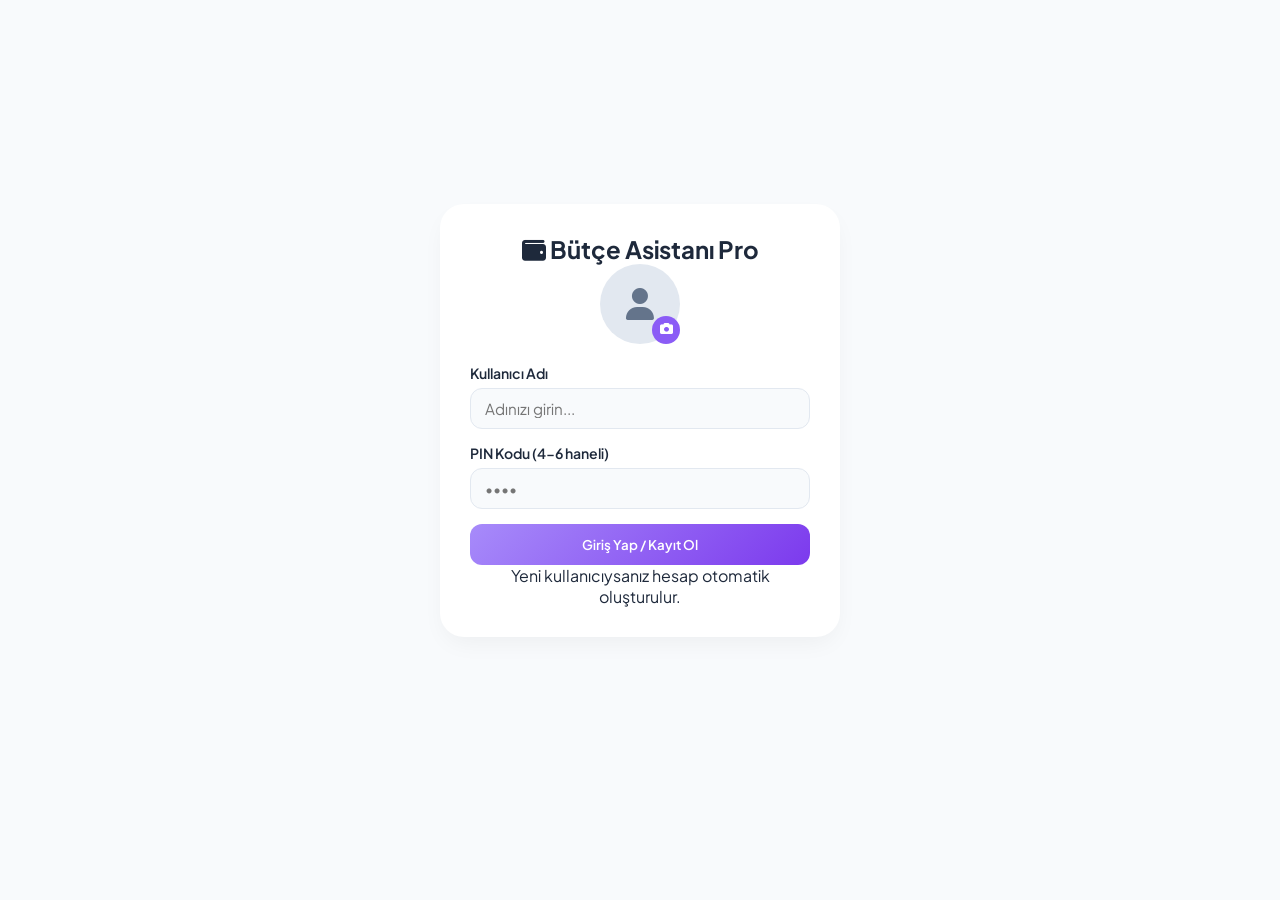
==== www/index.html @ cd67b5f7 "Add files via upload" ====
<!DOCTYPE html>
<html lang="tr" data-theme="light" data-accent="lavender">
<head>
  <meta charset="UTF-8">
  <meta name="viewport" content="width=device-width, initial-scale=1.0">
  <meta name="theme-color" content="#8b5cf6">
  <title>Bütçe Asistanı Pro</title>
  
  <!-- UYGULAMA İKONU (SVG Gömülü) -->
  <link rel="icon" href="data:image/svg+xml;utf8,<svg xmlns='http://www.w3.org/2000/svg' viewBox='0 0 100 100'><rect width='100' height='100' rx='20' fill='%238b5cf6'/><path d='M30 40h40v30a10 10 0 01-10 10H40a10 10 0 01-10-10V40z' fill='white'/><path d='M30 30h40a5 5 0 015 5v5H25v-5a5 5 0 015-5z' fill='%23a78bfa'/><circle cx='65' cy='55' r='5' fill='%238b5cf6'/></svg>">
  
  <link href="https://fonts.googleapis.com/css2?family=Plus+Jakarta+Sans:wght@400;500;600;700&display=swap" rel="stylesheet">
  <link rel="stylesheet" href="https://cdnjs.cloudflare.com/ajax/libs/font-awesome/6.4.0/css/all.min.css">
  <link rel="stylesheet" href="css/main.css">
</head>
<body>

<!-- GİRİŞ EKRANI -->
<div id="auth-screen">
  <div class="auth-card">
    <h2><i class="fa-solid fa-wallet"></i> Bütçe Asistanı Pro</h2>
    <div class="avatar-uploader">
      <div class="avatar-preview" id="avatar-preview"><i class="fa-solid fa-user"></i></div>
      <label class="avatar-edit-label" for="avatar-file"><i class="fa-solid fa-camera"></i></label>
      <input type="file" id="avatar-file" accept="image/*" hidden>
    </div>
    <form id="login-form">
      <div class="form-group">
        <label>Kullanıcı Adı</label>
        <input type="text" id="username-input" class="form-control" placeholder="Adınızı girin..." required>
      </div>
      <div class="form-group">
        <label>PIN Kodu (4-6 haneli)</label>
        <input type="password" id="pin-input" class="form-control" placeholder="••••" inputmode="numeric" maxlength="6" required>
      </div>
      <div class="form-group" id="pin-confirm-group" style="display:none;">
        <label>PIN Tekrar</label>
        <input type="password" id="pin-confirm" class="form-control" placeholder="••••" inputmode="numeric" maxlength="6">
      </div>
      <button type="submit" class="btn" id="auth-submit-btn">Giriş Yap / Kayıt Ol</button>
      <p class="auth-hint" id="auth-hint">Yeni kullanıcıysanız hesap otomatik oluşturulur.</p>
    </form>
  </div>
</div>

<!-- ANA UYGULAMA -->
<div id="app-screen" style="display:none;">
  <header class="app-header">
    <div class="user-info">
      <div class="user-avatar" id="user-avatar"><i class="fa-solid fa-user"></i></div>
      <div>
        <h4 id="display-username">Kullanıcı</h4>
        <span class="user-sub">Aktif Hesap</span>
      </div>
    </div>
    <div class="settings-bar">
      <button class="icon-btn" data-action="open-settings" title="Ayarlar"><i class="fa-solid fa-gear"></i></button>
      <button class="icon-btn" data-action="toggle-theme" title="Tema"><i class="fa-solid fa-moon" id="theme-icon"></i></button>
      <button class="icon-btn" data-action="export-json" title="Yedekle"><i class="fa-solid fa-download"></i></button>
      <button class="icon-btn" data-action="logout" title="Çıkış"><i class="fa-solid fa-right-from-bracket"></i></button>
    </div>
  </header>

  <div id="alert-banner" class="alert-banner" style="display:none;"></div>

  <div class="period-selector">
    <button class="icon-btn" id="prev-month"><i class="fa-solid fa-chevron-left"></i></button>
    <input type="month" id="active-period" class="form-control">
    <button class="icon-btn" id="next-month"><i class="fa-solid fa-chevron-right"></i></button>
  </div>

  <div class="dashboard-grid">
    <div class="dash-card"><h4>Toplam Gelir</h4><div class="amount income" id="total-income">0,00 ₺</div></div>
    <div class="dash-card"><h4>Toplam Gider</h4><div class="amount expense" id="total-expense">0,00 ₺</div></div>
    <div class="dash-card"><h4>Net Durum</h4><div class="amount balance" id="net-balance">0,00 ₺</div></div>
  </div>

  <div class="content-grid">
    <div class="card">
      <h3><i class="fa-solid fa-circle-plus"></i> Yeni İşlem</h3>
      <form id="transaction-form">
        <div class="form-group">
          <label>İşlem Türü</label>
          <select id="tx-type" class="form-control">
            <option value="income">Gelir</option>
            <option value="expense" selected>Gider</option>
          </select>
        </div>
        <div class="form-group">
          <label>Kategori / Açıklama</label>
          <input type="text" id="tx-title" class="form-control" placeholder="Örn: Ev Kirası, Maaş..." required>
        </div>
        <div class="form-group">
          <label>Tutar</label>
          <input type="number" step="0.01" id="tx-amount" class="form-control" placeholder="0.00" required>
        </div>
        <div class="form-group">
          <label>Son Ödeme Tarihi</label>
          <input type="date" id="tx-date" class="form-control" required>
        </div>
        <div class="form-group checkbox-row">
          <label><input type="checkbox" id="tx-paid"> Ödendi</label>
        </div>
        <button type="submit" class="btn">Kaydet</button>
      </form>
    </div>

    <div class="card">
      <h3><i class="fa-solid fa-list-check"></i> İşlemler</h3>
      <div id="transaction-list" class="transaction-list"></div>
    </div>
  </div>
</div>

<!-- AYARLAR MODALI -->
<div class="modal" id="settings-modal">
  <div class="modal-content">
    <h3>Ayarlar</h3>
    <div class="settings-section">
      <h4>Renk Paleti</h4>
      <div class="theme-options">
        <div class="theme-circle" style="background:#8b5cf6" data-accent="lavender"></div>
        <div class="theme-circle" style="background:#10b981" data-accent="mint"></div>
        <div class="theme-circle" style="background:#f97316" data-accent="peach"></div>
      </div>
    </div>
    <div class="settings-section">
      <h4>Alarm Ayarları</h4>
      <button class="btn btn-secondary" id="btn-test-alarm" style="margin-bottom:8px;"><i class="fa-solid fa-bell"></i> Sesli Alarmı Test Et</button>
    </div>
    <!-- AYARLAR KAPATMA BUTONU -->
    <button class="btn btn-secondary" data-close-modal>Ayarları Kapat</button>
  </div>
</div>

<!-- GÖRÜNTÜLÜ ALARM MODALI -->
<div class="modal alarm-modal" id="alarm-modal">
  <div class="modal-content alarm-content">
    <div class="alarm-pulse"><i class="fa-solid fa-bell"></i></div>
    <h2>Ödeme Hatırlatması!</h2>
    <div id="alarm-body"></div>
    <button class="btn" id="alarm-ack">Tamam, Anladım</button>
  </div>
</div>

<div id="toast-container"></div>

<!-- SES DOSYASI (Base64 Gömülü - Android İçin En Garantili Yöntem) -->
<audio id="alarm-sound" src="[data-uri]" preload="auto"></audio>

<script src="js/app.js"></script>
</body>
</html>
---- www/css/main.css ----
:root {
  --bg-primary:#f8fafc; --bg-secondary:#fff; --text-main:#1e293b; --text-muted:#64748b;
  --border-color:#e2e8f0; --accent:#8b5cf6; --accent-gradient:linear-gradient(135deg,#a78bfa,#7c3aed);
  --card-shadow:0 10px 25px -5px rgba(0,0,0,.05);
}
[data-theme="dark"] {
  --bg-primary:#0f172a; --bg-secondary:#1e293b; --text-main:#f8fafc; --text-muted:#94a3b8;
  --border-color:#334155; --card-shadow:0 10px 25px -5px rgba(0,0,0,.3);
}
[data-accent="mint"] { --accent:#10b981; --accent-gradient:linear-gradient(135deg,#34d399,#059669); }
[data-accent="peach"] { --accent:#f97316; --accent-gradient:linear-gradient(135deg,#fb923c,#ea580c); }

* { box-sizing:border-box; margin:0; padding:0; font-family:'Plus Jakarta Sans',sans-serif; }
body { background:var(--bg-primary); color:var(--text-main); min-height:100vh; padding:15px; transition:.3s; }
#app-screen { max-width:1000px; margin:0 auto; display:none; }

/* Auth */
#auth-screen { display:flex; align-items:center; justify-content:center; min-height:90vh; }
.auth-card { background:var(--bg-secondary); padding:30px; border-radius:24px; width:100%; max-width:400px; text-align:center; box-shadow:var(--card-shadow); }
.avatar-uploader { position:relative; width:80px; height:80px; margin:0 auto 20px; }
.avatar-preview { width:80px; height:80px; border-radius:50%; background:#e2e8f0; display:flex; align-items:center; justify-content:center; font-size:2rem; color:#64748b; overflow:hidden; }
.avatar-preview img { width:100%; height:100%; object-fit:cover; }
.avatar-edit-label { position:absolute; bottom:0; right:0; width:28px; height:28px; border-radius:50%; background:var(--accent); color:#fff; display:flex; align-items:center; justify-content:center; cursor:pointer; font-size:.8rem; }

/* Form */
.form-group { margin-bottom:15px; text-align:left; }
.form-group label { display:block; margin-bottom:6px; font-weight:600; font-size:.88rem; }
.form-control { width:100%; padding:10px 14px; border-radius:12px; border:1px solid var(--border-color); background:var(--bg-primary); color:var(--text-main); font-size:.95rem; }
.btn { width:100%; padding:12px; border-radius:12px; border:none; background:var(--accent-gradient); color:#fff; font-weight:600; cursor:pointer; }
.btn-secondary { background:var(--bg-secondary); color:var(--text-main); border:1px solid var(--border-color); }

/* Header */
.app-header { display:flex; justify-content:space-between; align-items:center; background:var(--bg-secondary); padding:15px 20px; border-radius:20px; box-shadow:var(--card-shadow); margin-bottom:20px; }
.user-info { display:flex; align-items:center; gap:10px; }
.user-avatar { width:40px; height:40px; border-radius:50%; background:var(--accent); color:#fff; display:flex; align-items:center; justify-content:center; overflow:hidden; }
.user-avatar img { width:100%; height:100%; object-fit:cover; }
.settings-bar { display:flex; gap:10px; }
.icon-btn { background:var(--bg-primary); border:1px solid var(--border-color); color:var(--text-main); width:40px; height:40px; border-radius:12px; cursor:pointer; }
.icon-btn:hover { background:var(--accent); color:#fff; }

/* Dashboard */
.period-selector { display:flex; justify-content:center; align-items:center; gap:15px; margin-bottom:20px; }
.dashboard-grid { display:grid; grid-template-columns:repeat(auto-fit,minmax(200px,1fr)); gap:15px; margin-bottom:20px; }
.dash-card { background:var(--bg-secondary); padding:20px; border-radius:20px; box-shadow:var(--card-shadow); border-top:4px solid var(--accent); }
.amount { font-size:1.5rem; font-weight:700; margin-top:5px; }
.income { color:#10b981; } .expense { color:#ef4444; } .balance { color:var(--accent); }

/* Content */
.content-grid { display:grid; grid-template-columns:1fr 1fr; gap:20px; }
@media(max-width:768px) { .content-grid { grid-template-columns:1fr; } }
.card { background:var(--bg-secondary); padding:20px; border-radius:20px; box-shadow:var(--card-shadow); }
.transaction-list { max-height:400px; overflow-y:auto; }
.transaction-item { display:flex; justify-content:space-between; padding:10px; border-bottom:1px solid var(--border-color); }

/* Modal */
.modal { display:none; position:fixed; top:0; left:0; width:100%; height:100%; background:rgba(0,0,0,.5); align-items:center; justify-content:center; z-index:1000; }
.modal.open { display:flex; }
.modal-content { background:var(--bg-secondary); padding:25px; border-radius:20px; width:100%; max-width:400px; }
.alarm-content { text-align:center; }
.alarm-pulse { width:70px; height:70px; border-radius:50%; background:var(--accent); color:#fff; display:flex; align-items:center; justify-content:center; font-size:2rem; margin:0 auto 15px; animation:pulse 1s infinite; }
@keyframes pulse { 0% { transform:scale(1); } 50% { transform:scale(1.1); } 100% { transform:scale(1); } }
.theme-options { display:flex; gap:10px; }
.theme-circle { width:30px; height:30px; border-radius:50%; cursor:pointer; }

#toast-container { position:fixed; bottom:20px; right:20px; z-index:2000; }
.toast { background:var(--bg-secondary); padding:10px 20px; border-radius:10px; margin-top:10px; box-shadow:var(--card-shadow); border-left:4px solid var(--accent); }
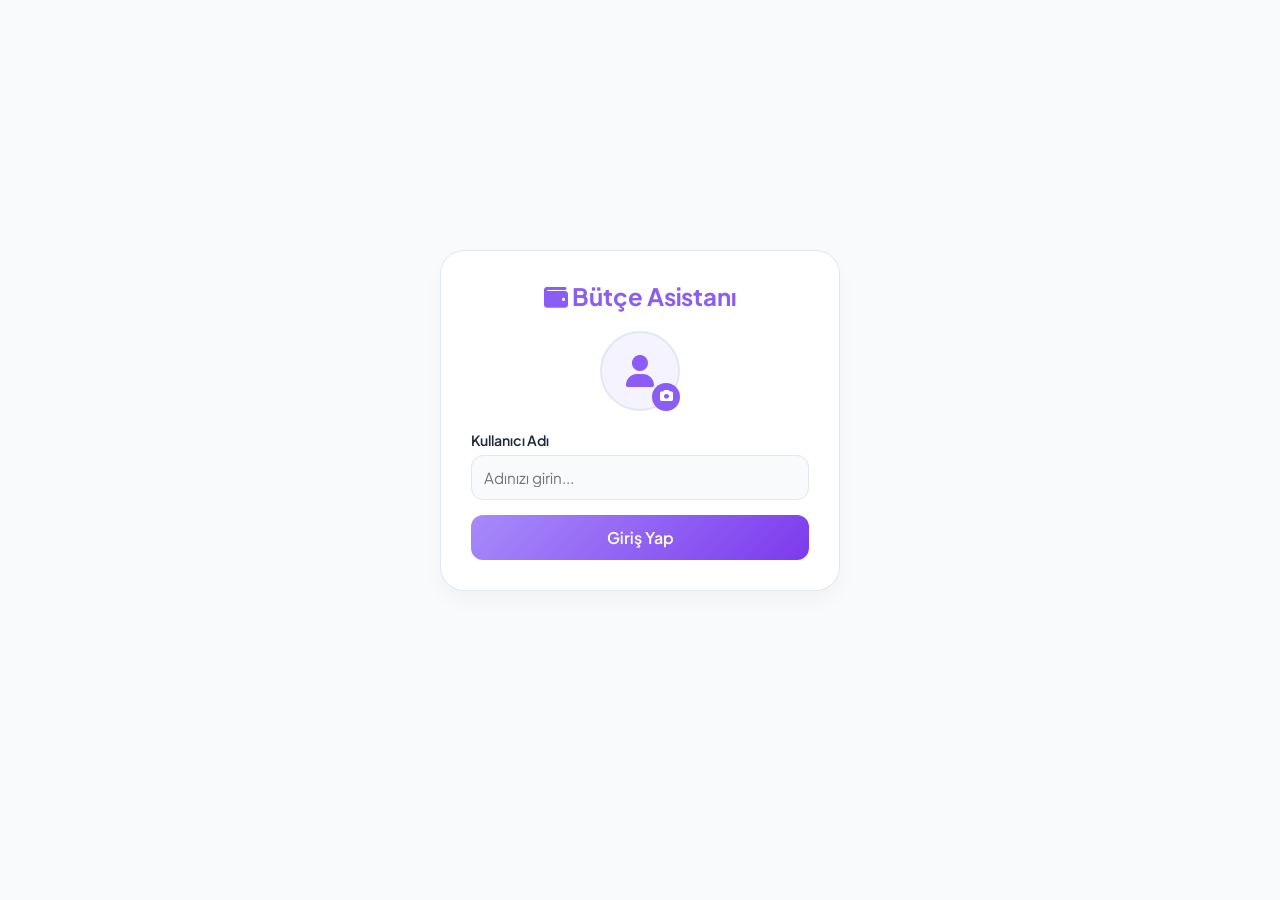
==== commit d7a28635: "Update index.html" ====
--- a/www/index.html
+++ b/www/index.html
@@ -2,23 +2,93 @@
 <html lang="tr" data-theme="light" data-accent="lavender">
 <head>
   <meta charset="UTF-8">
-  <meta name="viewport" content="width=device-width, initial-scale=1.0">
+  <meta name="viewport" content="width=device-width, initial-scale=1.0, maximum-scale=1.0, user-scalable=no">
   <meta name="theme-color" content="#8b5cf6">
   <title>Bütçe Asistanı Pro</title>
   
-  <!-- UYGULAMA İKONU (SVG Gömülü) -->
   <link rel="icon" href="data:image/svg+xml;utf8,<svg xmlns='http://www.w3.org/2000/svg' viewBox='0 0 100 100'><rect width='100' height='100' rx='20' fill='%238b5cf6'/><path d='M30 40h40v30a10 10 0 01-10 10H40a10 10 0 01-10-10V40z' fill='white'/><path d='M30 30h40a5 5 0 015 5v5H25v-5a5 5 0 015-5z' fill='%23a78bfa'/><circle cx='65' cy='55' r='5' fill='%238b5cf6'/></svg>">
   
   <link href="https://fonts.googleapis.com/css2?family=Plus+Jakarta+Sans:wght@400;500;600;700&display=swap" rel="stylesheet">
   <link rel="stylesheet" href="https://cdnjs.cloudflare.com/ajax/libs/font-awesome/6.4.0/css/all.min.css">
-  <link rel="stylesheet" href="css/main.css">
+  
+  <style>
+    :root { --bg-primary:#f8fafc; --bg-secondary:#fff; --text-main:#1e293b; --text-muted:#64748b; --border-color:#e2e8f0; --card-shadow:0 10px 25px -5px rgba(0,0,0,.05); --accent:#8b5cf6; --accent-gradient:linear-gradient(135deg,#a78bfa,#7c3aed); --pastel-bg:#f5f3ff; }
+    [data-theme="dark"] { --bg-primary:#0f172a; --bg-secondary:#1e293b; --text-main:#f8fafc; --text-muted:#94a3b8; --border-color:#334155; --card-shadow:0 10px 25px -5px rgba(0,0,0,.3); --pastel-bg:#1e293b; }
+    [data-accent="mint"] { --accent:#10b981; --accent-gradient:linear-gradient(135deg,#34d399,#059669); --pastel-bg:#ecfdf5; }
+    [data-accent="peach"] { --accent:#f97316; --accent-gradient:linear-gradient(135deg,#fb923c,#ea580c); --pastel-bg:#fff7ed; }
+    
+    * { box-sizing:border-box; margin:0; padding:0; font-family:'Plus Jakarta Sans',sans-serif; -webkit-tap-highlight-color: transparent; }
+    body { background:var(--bg-primary); color:var(--text-main); min-height:100vh; padding:15px; transition:.3s; padding-bottom: 50px; }
+    
+    #auth-screen { display:flex; align-items:center; justify-content:center; min-height:90vh; }
+    .auth-card { background:var(--bg-secondary); padding:30px; border-radius:24px; width:100%; max-width:400px; text-align:center; box-shadow:var(--card-shadow); border: 1px solid var(--border-color); }
+    .avatar-uploader { position:relative; width:80px; height:80px; margin:0 auto 20px; }
+    .avatar-preview { width:80px; height:80px; border-radius:50%; background:var(--pastel-bg); border: 2px solid var(--border-color); display:flex; align-items:center; justify-content:center; font-size:2rem; color:var(--accent); overflow:hidden; }
+    .avatar-preview img { width:100%; height:100%; object-fit:cover; }
+    .avatar-edit-label { position:absolute; bottom:0; right:0; width:28px; height:28px; border-radius:50%; background:var(--accent); color:#fff; display:flex; align-items:center; justify-content:center; cursor:pointer; font-size:.8rem; }
+    
+    .form-group { margin-bottom:15px; text-align:left; }
+    .form-group label { display:block; margin-bottom:6px; font-weight:600; font-size:.88rem; }
+    .form-control { width:100%; padding:12px; border-radius:12px; border:1px solid var(--border-color); background:var(--bg-primary); color:var(--text-main); font-size:.95rem; outline: none; }
+    .form-control:focus { border-color: var(--accent); }
+    .btn { width:100%; padding:12px; border-radius:12px; border:none; background:var(--accent-gradient); color:#fff; font-weight:600; cursor:pointer; font-size: 1rem; }
+    .btn-secondary { background:var(--pastel-bg); color:var(--text-main); border:1px solid var(--border-color); }
+    .icon-btn { background:var(--pastel-bg); border:1px solid var(--border-color); color:var(--text-main); width:40px; height:40px; border-radius:12px; cursor:pointer; display: inline-flex; align-items: center; justify-content: center; font-size: 1rem; }
+    
+    #app-screen { max-width:1000px; margin:0 auto; display:none; }
+    .app-header { display:flex; justify-content:space-between; align-items:center; background:var(--bg-secondary); padding:15px 20px; border-radius:20px; box-shadow:var(--card-shadow); border: 1px solid var(--border-color); margin-bottom:20px; }
+    .user-info { display:flex; align-items:center; gap:10px; }
+    .user-avatar { width:40px; height:40px; border-radius:50%; background:var(--accent-gradient); color:#fff; display:flex; align-items:center; justify-content:center; font-weight: bold; overflow:hidden; }
+    .user-avatar img { width:100%; height:100%; object-fit:cover; }
+    .settings-bar { display:flex; gap:8px; }
+    
+    .period-selector { display:flex; justify-content:center; align-items:center; gap:15px; margin-bottom:20px; background: var(--bg-secondary); padding: 10px; border-radius: 16px; border: 1px solid var(--border-color); }
+    .period-selector input { width: auto; border: none; background: transparent; font-weight: bold; font-size: 1rem; color: var(--text-main); }
+    
+    .dashboard-grid { display:grid; grid-template-columns:repeat(auto-fit,minmax(200px,1fr)); gap:15px; margin-bottom:20px; }
+    .dash-card { background:var(--bg-secondary); padding:20px; border-radius:20px; box-shadow:var(--card-shadow); border: 1px solid var(--border-color); position: relative; overflow: hidden; }
+    .dash-card::before { content: ''; position: absolute; top: 0; left: 0; width: 4px; height: 100%; background: var(--accent-gradient); }
+    .dash-card h4 { font-size: .85rem; color: var(--text-muted); margin-bottom: 5px; }
+    .amount { font-size:1.5rem; font-weight:700; }
+    .income { color:#10b981; } .expense { color:#ef4444; } .balance { color:var(--accent); }
+    
+    .content-grid { display:grid; grid-template-columns:1fr 1fr; gap:20px; }
+    @media(max-width:768px) { .content-grid { grid-template-columns:1fr; } }
+    .card { background:var(--bg-secondary); padding:20px; border-radius:20px; box-shadow:var(--card-shadow); border: 1px solid var(--border-color); margin-bottom: 15px; }
+    .card h3 { margin-bottom: 15px; font-size: 1.1rem; display: flex; align-items: center; gap: 8px; color: var(--text-main); }
+    
+    .transaction-list { max-height:400px; overflow-y:auto; padding-right: 5px; }
+    .transaction-item { display:flex; justify-content:space-between; align-items: center; padding:12px; background: var(--pastel-bg); border-radius:12px; margin-bottom:8px; border: 1px solid var(--border-color); }
+    .transaction-info h5 { font-size: .95rem; margin-bottom: 3px; }
+    .transaction-info p { font-size: .75rem; color: var(--text-muted); }
+    .badge { font-size: .7rem; padding: 3px 8px; border-radius: 6px; font-weight: 600; display: inline-block; margin-top: 4px; }
+    .badge.danger { background:#fee2e2; color:#dc2626; } .badge.success { background:#d1fae5; color:#047857; } .badge.normal { background:#e0f2fe; color:#0369a1; }
+    .tx-actions { display:flex; gap:5px; margin-left: 10px; }
+    .tx-actions button { width:28px; height:28px; border-radius:8px; border:1px solid var(--border-color); background:var(--bg-secondary); color:var(--text-main); cursor:pointer; font-size:.75rem; }
+    
+    .category-summary { display: flex; flex-direction: column; gap: 8px; }
+    .cat-row { display: flex; justify-content: space-between; padding: 8px 12px; background: var(--pastel-bg); border-radius: 8px; font-size: .85rem; border: 1px solid var(--border-color); }
+
+    .modal { display:none; position:fixed; top:0; left:0; width:100%; height:100%; background:rgba(0,0,0,.5); align-items:center; justify-content:center; z-index:1000; padding: 15px; }
+    .modal.open { display:flex; }
+    .modal-content { background:var(--bg-secondary); padding:25px; border-radius:20px; width:100%; max-width:400px; border: 1px solid var(--border-color); max-height: 90vh; overflow-y: auto; }
+    .theme-options { display:flex; gap:10px; margin-bottom: 20px; }
+    .theme-circle { width:35px; height:35px; border-radius:50%; cursor:pointer; border: 2px solid var(--border-color); }
+    
+    .alarm-content { text-align:center; }
+    .alarm-pulse { width:80px; height:80px; border-radius:50%; background:#ef4444; color:#fff; display:flex; align-items:center; justify-content:center; font-size:2.5rem; margin:0 auto 20px; animation:pulse 1s infinite; }
+    @keyframes pulse { 0% { transform:scale(1); box-shadow: 0 0 0 0 rgba(239,68,68,.7); } 70% { transform:scale(1.1); box-shadow: 0 0 0 20px rgba(239,68,68,0); } 100% { transform:scale(1); box-shadow: 0 0 0 0 rgba(239,68,68,0); } }
+    
+    #toast-container { position:fixed; bottom:20px; left:50%; transform: translateX(-50%); z-index:2000; width: 90%; max-width: 400px; }
+    .toast { background:var(--bg-secondary); padding:12px 20px; border-radius:12px; margin-top:10px; box-shadow:var(--card-shadow); border-left:4px solid var(--accent); font-size: .9rem; font-weight: 600; text-align: center; animation: slideUp 0.3s ease; }
+    @keyframes slideUp { from { transform: translateY(20px); opacity: 0; } to { transform: translateY(0); opacity: 1; } }
+  </style>
 </head>
 <body>
 
-<!-- GİRİŞ EKRANI -->
 <div id="auth-screen">
   <div class="auth-card">
-    <h2><i class="fa-solid fa-wallet"></i> Bütçe Asistanı Pro</h2>
+    <h2 style="margin-bottom: 20px; color: var(--accent);"><i class="fa-solid fa-wallet"></i> Bütçe Asistanı</h2>
     <div class="avatar-uploader">
       <div class="avatar-preview" id="avatar-preview"><i class="fa-solid fa-user"></i></div>
       <label class="avatar-edit-label" for="avatar-file"><i class="fa-solid fa-camera"></i></label>
@@ -29,43 +99,32 @@
         <label>Kullanıcı Adı</label>
         <input type="text" id="username-input" class="form-control" placeholder="Adınızı girin..." required>
       </div>
-      <div class="form-group">
-        <label>PIN Kodu (4-6 haneli)</label>
-        <input type="password" id="pin-input" class="form-control" placeholder="••••" inputmode="numeric" maxlength="6" required>
-      </div>
-      <div class="form-group" id="pin-confirm-group" style="display:none;">
-        <label>PIN Tekrar</label>
-        <input type="password" id="pin-confirm" class="form-control" placeholder="••••" inputmode="numeric" maxlength="6">
-      </div>
-      <button type="submit" class="btn" id="auth-submit-btn">Giriş Yap / Kayıt Ol</button>
-      <p class="auth-hint" id="auth-hint">Yeni kullanıcıysanız hesap otomatik oluşturulur.</p>
+      <button type="submit" class="btn" id="auth-submit-btn">Giriş Yap</button>
     </form>
   </div>
 </div>
 
-<!-- ANA UYGULAMA -->
-<div id="app-screen" style="display:none;">
+<div id="app-screen">
   <header class="app-header">
     <div class="user-info">
       <div class="user-avatar" id="user-avatar"><i class="fa-solid fa-user"></i></div>
       <div>
-        <h4 id="display-username">Kullanıcı</h4>
-        <span class="user-sub">Aktif Hesap</span>
+        <h4 id="display-username" style="font-size: 1rem;">Kullanıcı</h4>
+        <span style="font-size: .75rem; color: var(--text-muted);">Aktif Hesap</span>
       </div>
     </div>
     <div class="settings-bar">
       <button class="icon-btn" data-action="open-settings" title="Ayarlar"><i class="fa-solid fa-gear"></i></button>
       <button class="icon-btn" data-action="toggle-theme" title="Tema"><i class="fa-solid fa-moon" id="theme-icon"></i></button>
-      <button class="icon-btn" data-action="export-json" title="Yedekle"><i class="fa-solid fa-download"></i></button>
       <button class="icon-btn" data-action="logout" title="Çıkış"><i class="fa-solid fa-right-from-bracket"></i></button>
     </div>
   </header>
 
-  <div id="alert-banner" class="alert-banner" style="display:none;"></div>
+  <div id="alert-banner" style="display:none; background: #fee2e2; color: #dc2626; padding: 12px; border-radius: 12px; margin-bottom: 15px; font-weight: 600; font-size: .9rem; text-align: center; border: 1px solid #fca5a5;"></div>
 
   <div class="period-selector">
     <button class="icon-btn" id="prev-month"><i class="fa-solid fa-chevron-left"></i></button>
-    <input type="month" id="active-period" class="form-control">
+    <input type="month" id="active-period">
     <button class="icon-btn" id="next-month"><i class="fa-solid fa-chevron-right"></i></button>
   </div>
 
@@ -75,79 +134,82 @@
     <div class="dash-card"><h4>Net Durum</h4><div class="amount balance" id="net-balance">0,00 ₺</div></div>
   </div>
 
+  <div class="card">
+    <h3><i class="fa-solid fa-chart-pie" style="color:var(--accent);"></i> Kategori Özeti</h3>
+    <div id="category-summary" class="category-summary"></div>
+  </div>
+
   <div class="content-grid">
-    <div class="card">
-      <h3><i class="fa-solid fa-circle-plus"></i> Yeni İşlem</h3>
-      <form id="transaction-form">
-        <div class="form-group">
-          <label>İşlem Türü</label>
-          <select id="tx-type" class="form-control">
-            <option value="income">Gelir</option>
-            <option value="expense" selected>Gider</option>
-          </select>
-        </div>
-        <div class="form-group">
-          <label>Kategori / Açıklama</label>
-          <input type="text" id="tx-title" class="form-control" placeholder="Örn: Ev Kirası, Maaş..." required>
-        </div>
-        <div class="form-group">
-          <label>Tutar</label>
-          <input type="number" step="0.01" id="tx-amount" class="form-control" placeholder="0.00" required>
-        </div>
-        <div class="form-group">
-          <label>Son Ödeme Tarihi</label>
-          <input type="date" id="tx-date" class="form-control" required>
-        </div>
-        <div class="form-group checkbox-row">
-          <label><input type="checkbox" id="tx-paid"> Ödendi</label>
-        </div>
-        <button type="submit" class="btn">Kaydet</button>
-      </form>
-    </div>
-
-    <div class="card">
-      <h3><i class="fa-solid fa-list-check"></i> İşlemler</h3>
-      <div id="transaction-list" class="transaction-list"></div>
-    </div>
-  </div>
-</div>
-
-<!-- AYARLAR MODALI -->
+    <div>
+      <div class="card">
+        <h3><i class="fa-solid fa-circle-plus" style="color:var(--accent);"></i> Yeni İşlem</h3>
+        <form id="transaction-form">
+          <div class="form-group">
+            <label>İşlem Türü</label>
+            <select id="tx-type" class="form-control">
+              <option value="income">Gelir</option>
+              <option value="expense" selected>Gider</option>
+            </select>
+          </div>
+          <div class="form-group">
+            <label>Kategori / Açıklama</label>
+            <input type="text" id="tx-title" class="form-control" placeholder="Örn: Maaş, Kira, Elektrik..." required>
+          </div>
+          <div class="form-group">
+            <label>Tutar (₺)</label>
+            <input type="number" step="0.01" id="tx-amount" class="form-control" placeholder="0.00" required>
+          </div>
+          <div class="form-group">
+            <label>Son Ödeme Tarihi</label>
+            <input type="date" id="tx-date" class="form-control" required>
+          </div>
+          <div class="form-group" style="display: flex; align-items: center; gap: 8px;">
+            <input type="checkbox" id="tx-paid" style="width: 18px; height: 18px;">
+            <label for="tx-paid" style="margin: 0; cursor: pointer;">Ödendi olarak işaretle</label>
+          </div>
+          <button type="submit" class="btn">İşlemi Kaydet</button>
+        </form>
+      </div>
+    </div>
+
+    <div>
+      <div class="card">
+        <h3><i class="fa-solid fa-list-check" style="color:var(--accent);"></i> İşlemler</h3>
+        <div id="transaction-list" class="transaction-list"></div>
+      </div>
+    </div>
+  </div>
+</div>
+
 <div class="modal" id="settings-modal">
   <div class="modal-content">
-    <h3>Ayarlar</h3>
-    <div class="settings-section">
-      <h4>Renk Paleti</h4>
+    <h3 style="margin-bottom: 20px;">Ayarlar</h3>
+    <div class="form-group">
+      <label>Tema Rengi</label>
       <div class="theme-options">
         <div class="theme-circle" style="background:#8b5cf6" data-accent="lavender"></div>
         <div class="theme-circle" style="background:#10b981" data-accent="mint"></div>
         <div class="theme-circle" style="background:#f97316" data-accent="peach"></div>
       </div>
     </div>
-    <div class="settings-section">
-      <h4>Alarm Ayarları</h4>
-      <button class="btn btn-secondary" id="btn-test-alarm" style="margin-bottom:8px;"><i class="fa-solid fa-bell"></i> Sesli Alarmı Test Et</button>
-    </div>
-    <!-- AYARLAR KAPATMA BUTONU -->
-    <button class="btn btn-secondary" data-close-modal>Ayarları Kapat</button>
-  </div>
-</div>
-
-<!-- GÖRÜNTÜLÜ ALARM MODALI -->
-<div class="modal alarm-modal" id="alarm-modal">
+    <div class="form-group">
+      <label>Alarm Testi</label>
+      <button type="button" class="btn btn-secondary" id="btn-test-alarm" style="margin-top: 5px;"><i class="fa-solid fa-bell"></i> Sesli ve Görüntülü Alarmı Test Et</button>
+    </div>
+    <button type="button" class="btn btn-secondary" data-close-modal style="margin-top: 10px;">Ayarları Kapat</button>
+  </div>
+</div>
+
+<div class="modal" id="alarm-modal">
   <div class="modal-content alarm-content">
     <div class="alarm-pulse"><i class="fa-solid fa-bell"></i></div>
-    <h2>Ödeme Hatırlatması!</h2>
-    <div id="alarm-body"></div>
-    <button class="btn" id="alarm-ack">Tamam, Anladım</button>
+    <h2 style="color: #ef4444; margin-bottom: 10px;">Ödeme Hatırlatması!</h2>
+    <p style="color: var(--text-muted); margin-bottom: 20px;">Tarihi geçen ödemeleriniz var!</p>
+    <div id="alarm-body" style="text-align: left; margin-bottom: 20px;"></div>
+    <button type="button" class="btn" id="alarm-ack" style="background: #ef4444;">Sesi Kapat ve Anladım</button>
   </div>
 </div>
 
 <div id="toast-container"></div>
 
-<!-- SES DOSYASI (Base64 Gömülü - Android İçin En Garantili Yöntem) -->
-<audio id="alarm-sound" src="[data-uri]" preload="auto"></audio>
-
-<script src="js/app.js"></script>
-</body>
-</html>+<audio id="alarm-sound" src="[data-uri]" preload="auto" loop></audio>
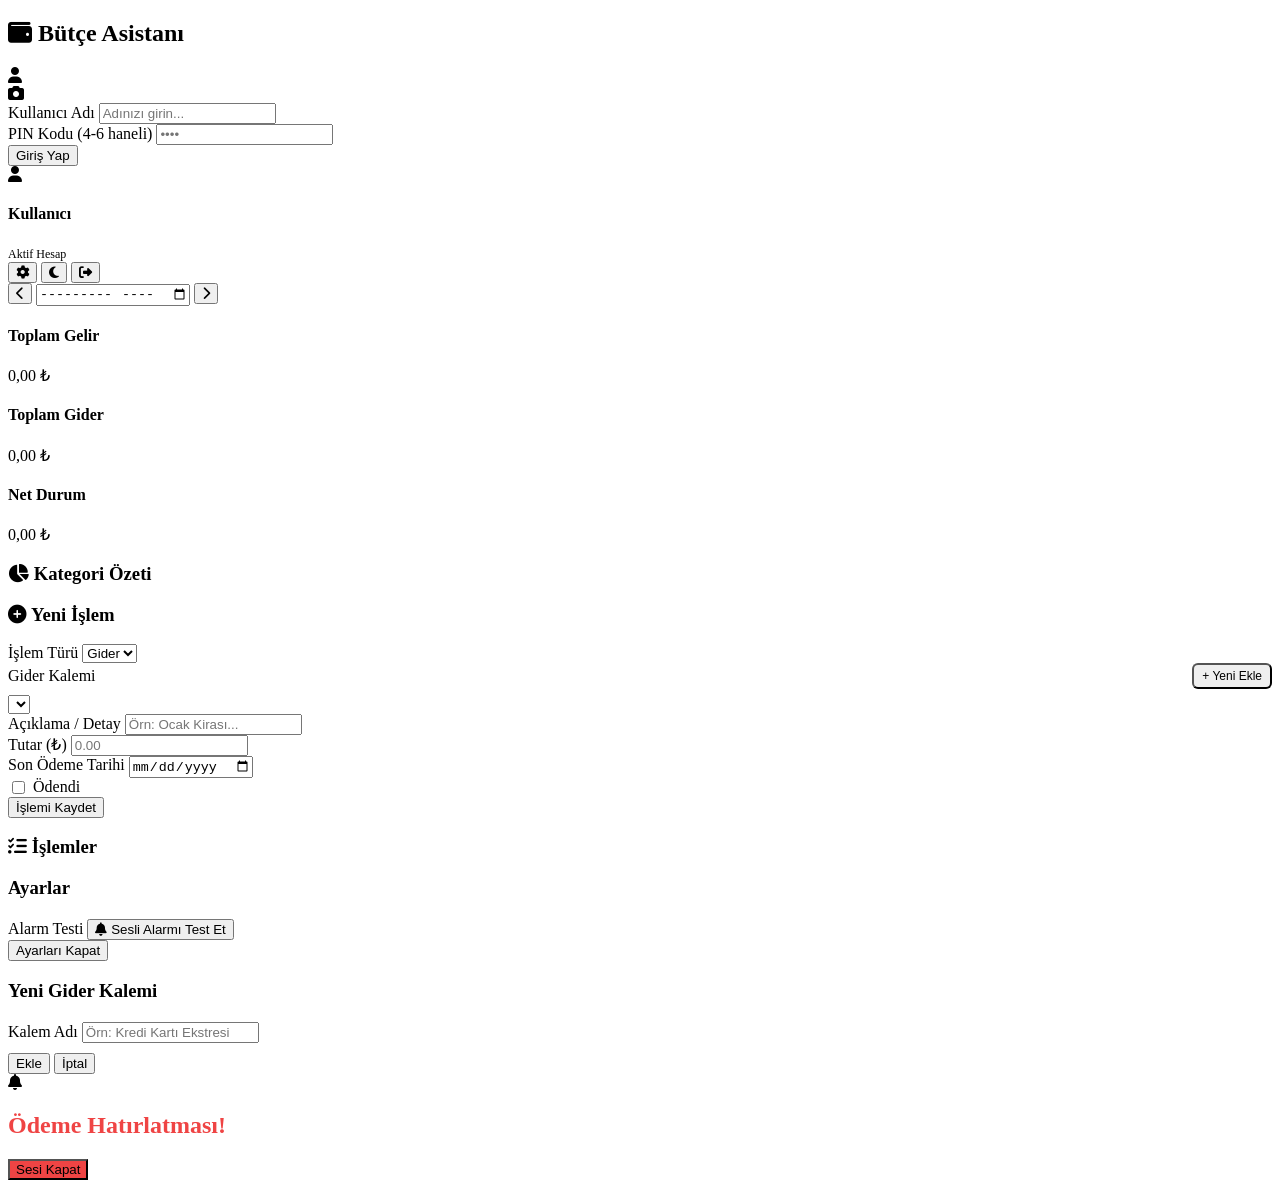
==== commit b289da36: "Update index.html" ====
--- a/www/index.html
+++ b/www/index.html
@@ -5,87 +5,15 @@
   <meta name="viewport" content="width=device-width, initial-scale=1.0, maximum-scale=1.0, user-scalable=no">
   <meta name="theme-color" content="#8b5cf6">
   <title>Bütçe Asistanı Pro</title>
-  
-  <link rel="icon" href="data:image/svg+xml;utf8,<svg xmlns='http://www.w3.org/2000/svg' viewBox='0 0 100 100'><rect width='100' height='100' rx='20' fill='%238b5cf6'/><path d='M30 40h40v30a10 10 0 01-10 10H40a10 10 0 01-10-10V40z' fill='white'/><path d='M30 30h40a5 5 0 015 5v5H25v-5a5 5 0 015-5z' fill='%23a78bfa'/><circle cx='65' cy='55' r='5' fill='%238b5cf6'/></svg>">
+  <link rel="icon" type="image/png" href="icon.png">
   
   <link href="https://fonts.googleapis.com/css2?family=Plus+Jakarta+Sans:wght@400;500;600;700&display=swap" rel="stylesheet">
   <link rel="stylesheet" href="https://cdnjs.cloudflare.com/ajax/libs/font-awesome/6.4.0/css/all.min.css">
-  
-  <style>
-    :root { --bg-primary:#f8fafc; --bg-secondary:#fff; --text-main:#1e293b; --text-muted:#64748b; --border-color:#e2e8f0; --card-shadow:0 10px 25px -5px rgba(0,0,0,.05); --accent:#8b5cf6; --accent-gradient:linear-gradient(135deg,#a78bfa,#7c3aed); --pastel-bg:#f5f3ff; }
-    [data-theme="dark"] { --bg-primary:#0f172a; --bg-secondary:#1e293b; --text-main:#f8fafc; --text-muted:#94a3b8; --border-color:#334155; --card-shadow:0 10px 25px -5px rgba(0,0,0,.3); --pastel-bg:#1e293b; }
-    [data-accent="mint"] { --accent:#10b981; --accent-gradient:linear-gradient(135deg,#34d399,#059669); --pastel-bg:#ecfdf5; }
-    [data-accent="peach"] { --accent:#f97316; --accent-gradient:linear-gradient(135deg,#fb923c,#ea580c); --pastel-bg:#fff7ed; }
-    
-    * { box-sizing:border-box; margin:0; padding:0; font-family:'Plus Jakarta Sans',sans-serif; -webkit-tap-highlight-color: transparent; }
-    body { background:var(--bg-primary); color:var(--text-main); min-height:100vh; padding:15px; transition:.3s; padding-bottom: 50px; }
-    
-    #auth-screen { display:flex; align-items:center; justify-content:center; min-height:90vh; }
-    .auth-card { background:var(--bg-secondary); padding:30px; border-radius:24px; width:100%; max-width:400px; text-align:center; box-shadow:var(--card-shadow); border: 1px solid var(--border-color); }
-    .avatar-uploader { position:relative; width:80px; height:80px; margin:0 auto 20px; }
-    .avatar-preview { width:80px; height:80px; border-radius:50%; background:var(--pastel-bg); border: 2px solid var(--border-color); display:flex; align-items:center; justify-content:center; font-size:2rem; color:var(--accent); overflow:hidden; }
-    .avatar-preview img { width:100%; height:100%; object-fit:cover; }
-    .avatar-edit-label { position:absolute; bottom:0; right:0; width:28px; height:28px; border-radius:50%; background:var(--accent); color:#fff; display:flex; align-items:center; justify-content:center; cursor:pointer; font-size:.8rem; }
-    
-    .form-group { margin-bottom:15px; text-align:left; }
-    .form-group label { display:block; margin-bottom:6px; font-weight:600; font-size:.88rem; }
-    .form-control { width:100%; padding:12px; border-radius:12px; border:1px solid var(--border-color); background:var(--bg-primary); color:var(--text-main); font-size:.95rem; outline: none; }
-    .form-control:focus { border-color: var(--accent); }
-    .btn { width:100%; padding:12px; border-radius:12px; border:none; background:var(--accent-gradient); color:#fff; font-weight:600; cursor:pointer; font-size: 1rem; }
-    .btn-secondary { background:var(--pastel-bg); color:var(--text-main); border:1px solid var(--border-color); }
-    .icon-btn { background:var(--pastel-bg); border:1px solid var(--border-color); color:var(--text-main); width:40px; height:40px; border-radius:12px; cursor:pointer; display: inline-flex; align-items: center; justify-content: center; font-size: 1rem; }
-    
-    #app-screen { max-width:1000px; margin:0 auto; display:none; }
-    .app-header { display:flex; justify-content:space-between; align-items:center; background:var(--bg-secondary); padding:15px 20px; border-radius:20px; box-shadow:var(--card-shadow); border: 1px solid var(--border-color); margin-bottom:20px; }
-    .user-info { display:flex; align-items:center; gap:10px; }
-    .user-avatar { width:40px; height:40px; border-radius:50%; background:var(--accent-gradient); color:#fff; display:flex; align-items:center; justify-content:center; font-weight: bold; overflow:hidden; }
-    .user-avatar img { width:100%; height:100%; object-fit:cover; }
-    .settings-bar { display:flex; gap:8px; }
-    
-    .period-selector { display:flex; justify-content:center; align-items:center; gap:15px; margin-bottom:20px; background: var(--bg-secondary); padding: 10px; border-radius: 16px; border: 1px solid var(--border-color); }
-    .period-selector input { width: auto; border: none; background: transparent; font-weight: bold; font-size: 1rem; color: var(--text-main); }
-    
-    .dashboard-grid { display:grid; grid-template-columns:repeat(auto-fit,minmax(200px,1fr)); gap:15px; margin-bottom:20px; }
-    .dash-card { background:var(--bg-secondary); padding:20px; border-radius:20px; box-shadow:var(--card-shadow); border: 1px solid var(--border-color); position: relative; overflow: hidden; }
-    .dash-card::before { content: ''; position: absolute; top: 0; left: 0; width: 4px; height: 100%; background: var(--accent-gradient); }
-    .dash-card h4 { font-size: .85rem; color: var(--text-muted); margin-bottom: 5px; }
-    .amount { font-size:1.5rem; font-weight:700; }
-    .income { color:#10b981; } .expense { color:#ef4444; } .balance { color:var(--accent); }
-    
-    .content-grid { display:grid; grid-template-columns:1fr 1fr; gap:20px; }
-    @media(max-width:768px) { .content-grid { grid-template-columns:1fr; } }
-    .card { background:var(--bg-secondary); padding:20px; border-radius:20px; box-shadow:var(--card-shadow); border: 1px solid var(--border-color); margin-bottom: 15px; }
-    .card h3 { margin-bottom: 15px; font-size: 1.1rem; display: flex; align-items: center; gap: 8px; color: var(--text-main); }
-    
-    .transaction-list { max-height:400px; overflow-y:auto; padding-right: 5px; }
-    .transaction-item { display:flex; justify-content:space-between; align-items: center; padding:12px; background: var(--pastel-bg); border-radius:12px; margin-bottom:8px; border: 1px solid var(--border-color); }
-    .transaction-info h5 { font-size: .95rem; margin-bottom: 3px; }
-    .transaction-info p { font-size: .75rem; color: var(--text-muted); }
-    .badge { font-size: .7rem; padding: 3px 8px; border-radius: 6px; font-weight: 600; display: inline-block; margin-top: 4px; }
-    .badge.danger { background:#fee2e2; color:#dc2626; } .badge.success { background:#d1fae5; color:#047857; } .badge.normal { background:#e0f2fe; color:#0369a1; }
-    .tx-actions { display:flex; gap:5px; margin-left: 10px; }
-    .tx-actions button { width:28px; height:28px; border-radius:8px; border:1px solid var(--border-color); background:var(--bg-secondary); color:var(--text-main); cursor:pointer; font-size:.75rem; }
-    
-    .category-summary { display: flex; flex-direction: column; gap: 8px; }
-    .cat-row { display: flex; justify-content: space-between; padding: 8px 12px; background: var(--pastel-bg); border-radius: 8px; font-size: .85rem; border: 1px solid var(--border-color); }
-
-    .modal { display:none; position:fixed; top:0; left:0; width:100%; height:100%; background:rgba(0,0,0,.5); align-items:center; justify-content:center; z-index:1000; padding: 15px; }
-    .modal.open { display:flex; }
-    .modal-content { background:var(--bg-secondary); padding:25px; border-radius:20px; width:100%; max-width:400px; border: 1px solid var(--border-color); max-height: 90vh; overflow-y: auto; }
-    .theme-options { display:flex; gap:10px; margin-bottom: 20px; }
-    .theme-circle { width:35px; height:35px; border-radius:50%; cursor:pointer; border: 2px solid var(--border-color); }
-    
-    .alarm-content { text-align:center; }
-    .alarm-pulse { width:80px; height:80px; border-radius:50%; background:#ef4444; color:#fff; display:flex; align-items:center; justify-content:center; font-size:2.5rem; margin:0 auto 20px; animation:pulse 1s infinite; }
-    @keyframes pulse { 0% { transform:scale(1); box-shadow: 0 0 0 0 rgba(239,68,68,.7); } 70% { transform:scale(1.1); box-shadow: 0 0 0 20px rgba(239,68,68,0); } 100% { transform:scale(1); box-shadow: 0 0 0 0 rgba(239,68,68,0); } }
-    
-    #toast-container { position:fixed; bottom:20px; left:50%; transform: translateX(-50%); z-index:2000; width: 90%; max-width: 400px; }
-    .toast { background:var(--bg-secondary); padding:12px 20px; border-radius:12px; margin-top:10px; box-shadow:var(--card-shadow); border-left:4px solid var(--accent); font-size: .9rem; font-weight: 600; text-align: center; animation: slideUp 0.3s ease; }
-    @keyframes slideUp { from { transform: translateY(20px); opacity: 0; } to { transform: translateY(0); opacity: 1; } }
-  </style>
+  <link rel="stylesheet" href="css/main.css">
 </head>
 <body>
 
+<!-- GİRİŞ EKRANI -->
 <div id="auth-screen">
   <div class="auth-card">
     <h2 style="margin-bottom: 20px; color: var(--accent);"><i class="fa-solid fa-wallet"></i> Bütçe Asistanı</h2>
@@ -99,11 +27,16 @@
         <label>Kullanıcı Adı</label>
         <input type="text" id="username-input" class="form-control" placeholder="Adınızı girin..." required>
       </div>
+      <div class="form-group">
+        <label>PIN Kodu (4-6 haneli)</label>
+        <input type="password" id="pin-input" class="form-control" placeholder="••••" inputmode="numeric" maxlength="6" required>
+      </div>
       <button type="submit" class="btn" id="auth-submit-btn">Giriş Yap</button>
     </form>
   </div>
 </div>
 
+<!-- ANA UYGULAMA -->
 <div id="app-screen">
   <header class="app-header">
     <div class="user-info">
@@ -151,9 +84,16 @@
               <option value="expense" selected>Gider</option>
             </select>
           </div>
+          <div class="form-group" id="expense-cat-group">
+            <div style="display: flex; justify-content: space-between; align-items: center; margin-bottom: 6px;">
+              <label style="margin: 0;">Gider Kalemi</label>
+              <button type="button" class="btn-secondary" style="width:auto; padding: 4px 8px; font-size: .75rem; border-radius: 6px;" onclick="openCategoryModal()">+ Yeni Ekle</button>
+            </div>
+            <select id="expense-category" class="form-control"></select>
+          </div>
           <div class="form-group">
-            <label>Kategori / Açıklama</label>
-            <input type="text" id="tx-title" class="form-control" placeholder="Örn: Maaş, Kira, Elektrik..." required>
+            <label>Açıklama / Detay</label>
+            <input type="text" id="tx-title" class="form-control" placeholder="Örn: Ocak Kirası..." required>
           </div>
           <div class="form-group">
             <label>Tutar (₺)</label>
@@ -163,9 +103,8 @@
             <label>Son Ödeme Tarihi</label>
             <input type="date" id="tx-date" class="form-control" required>
           </div>
-          <div class="form-group" style="display: flex; align-items: center; gap: 8px;">
-            <input type="checkbox" id="tx-paid" style="width: 18px; height: 18px;">
-            <label for="tx-paid" style="margin: 0; cursor: pointer;">Ödendi olarak işaretle</label>
+          <div class="form-group" style="display: flex; gap: 15px;">
+            <label style="display: flex; align-items: center; gap: 5px;"><input type="checkbox" id="tx-paid"> Ödendi</label>
           </div>
           <button type="submit" class="btn">İşlemi Kaydet</button>
         </form>
@@ -181,35 +120,43 @@
   </div>
 </div>
 
+<!-- AYARLAR MODALI -->
 <div class="modal" id="settings-modal">
   <div class="modal-content">
     <h3 style="margin-bottom: 20px;">Ayarlar</h3>
     <div class="form-group">
-      <label>Tema Rengi</label>
-      <div class="theme-options">
-        <div class="theme-circle" style="background:#8b5cf6" data-accent="lavender"></div>
-        <div class="theme-circle" style="background:#10b981" data-accent="mint"></div>
-        <div class="theme-circle" style="background:#f97316" data-accent="peach"></div>
-      </div>
+      <label>Alarm Testi</label>
+      <button type="button" class="btn btn-secondary" id="btn-test-alarm"><i class="fa-solid fa-bell"></i> Sesli Alarmı Test Et</button>
     </div>
-    <div class="form-group">
-      <label>Alarm Testi</label>
-      <button type="button" class="btn btn-secondary" id="btn-test-alarm" style="margin-top: 5px;"><i class="fa-solid fa-bell"></i> Sesli ve Görüntülü Alarmı Test Et</button>
-    </div>
-    <button type="button" class="btn btn-secondary" data-close-modal style="margin-top: 10px;">Ayarları Kapat</button>
+    <button type="button" class="btn btn-secondary" data-close-modal>Ayarları Kapat</button>
   </div>
 </div>
 
+<!-- YENİ KATEGORİ MODALI -->
+<div class="modal" id="category-modal">
+  <div class="modal-content">
+    <h3 style="margin-bottom: 20px;">Yeni Gider Kalemi</h3>
+    <div class="form-group">
+      <label>Kalem Adı</label>
+      <input type="text" id="new-cat-input" class="form-control" placeholder="Örn: Kredi Kartı Ekstresi">
+    </div>
+    <button type="button" class="btn" onclick="addNewCategory()">Ekle</button>
+    <button type="button" class="btn btn-secondary" data-close-modal style="margin-top: 10px;">İptal</button>
+  </div>
+</div>
+
+<!-- ALARM MODALI -->
 <div class="modal" id="alarm-modal">
   <div class="modal-content alarm-content">
     <div class="alarm-pulse"><i class="fa-solid fa-bell"></i></div>
     <h2 style="color: #ef4444; margin-bottom: 10px;">Ödeme Hatırlatması!</h2>
-    <p style="color: var(--text-muted); margin-bottom: 20px;">Tarihi geçen ödemeleriniz var!</p>
     <div id="alarm-body" style="text-align: left; margin-bottom: 20px;"></div>
-    <button type="button" class="btn" id="alarm-ack" style="background: #ef4444;">Sesi Kapat ve Anladım</button>
+    <button type="button" class="btn" id="alarm-ack" style="background: #ef4444;">Sesi Kapat</button>
   </div>
 </div>
 
 <div id="toast-container"></div>
-
 <audio id="alarm-sound" src="[data-uri]" preload="auto" loop></audio>
+<script src="js/app.js"></script>
+</body>
+</html>
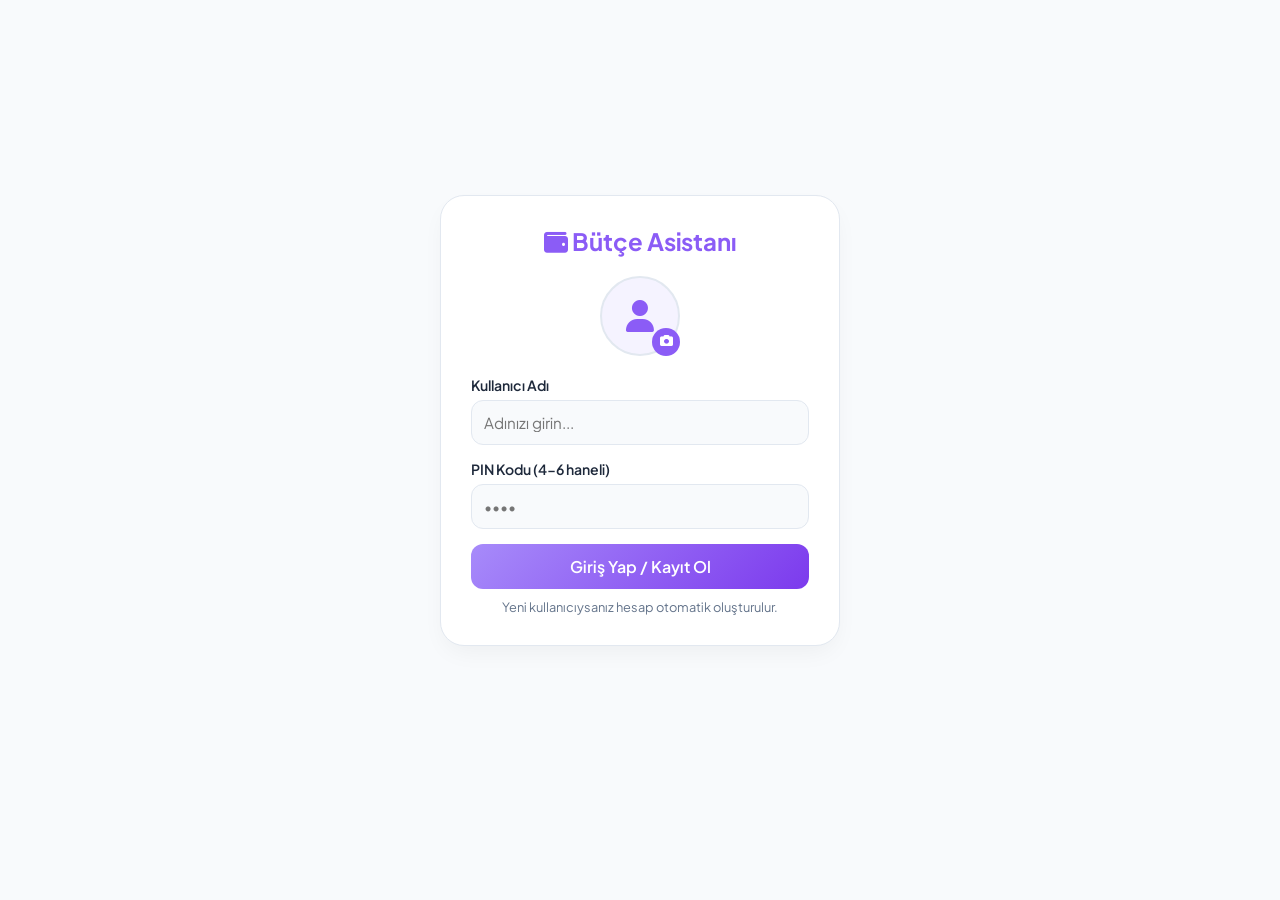
==== commit 2729c4ef: "Update index.html" ====
--- a/www/index.html
+++ b/www/index.html
@@ -5,6 +5,7 @@
   <meta name="viewport" content="width=device-width, initial-scale=1.0, maximum-scale=1.0, user-scalable=no">
   <meta name="theme-color" content="#8b5cf6">
   <title>Bütçe Asistanı Pro</title>
+  <!-- S&B İKONU (Amblem) -->
   <link rel="icon" type="image/png" href="icon.png">
   
   <link href="https://fonts.googleapis.com/css2?family=Plus+Jakarta+Sans:wght@400;500;600;700&display=swap" rel="stylesheet">
@@ -13,31 +14,46 @@
 </head>
 <body>
 
-<!-- GİRİŞ EKRANI -->
-<div id="auth-screen">
+<!-- ==================== GİRİŞ EKRANI ==================== -->
+<div id="auth-screen" style="display:flex;">
   <div class="auth-card">
     <h2 style="margin-bottom: 20px; color: var(--accent);"><i class="fa-solid fa-wallet"></i> Bütçe Asistanı</h2>
+    
+    <!-- Profil Fotoğrafı -->
     <div class="avatar-uploader">
       <div class="avatar-preview" id="avatar-preview"><i class="fa-solid fa-user"></i></div>
       <label class="avatar-edit-label" for="avatar-file"><i class="fa-solid fa-camera"></i></label>
       <input type="file" id="avatar-file" accept="image/*" hidden>
     </div>
+
     <form id="login-form">
       <div class="form-group">
         <label>Kullanıcı Adı</label>
-        <input type="text" id="username-input" class="form-control" placeholder="Adınızı girin..." required>
+        <input type="text" id="username-input" class="form-control" placeholder="Adınızı girin..." required autocomplete="username">
       </div>
       <div class="form-group">
         <label>PIN Kodu (4-6 haneli)</label>
-        <input type="password" id="pin-input" class="form-control" placeholder="••••" inputmode="numeric" maxlength="6" required>
-      </div>
-      <button type="submit" class="btn" id="auth-submit-btn">Giriş Yap</button>
+        <input type="password" id="pin-input" class="form-control" placeholder="••••" inputmode="numeric" maxlength="6" required autocomplete="current-password">
+      </div>
+      <div class="form-group" id="pin-confirm-group" style="display:none;">
+        <label>PIN Tekrar</label>
+        <input type="password" id="pin-confirm" class="form-control" placeholder="••••" inputmode="numeric" maxlength="6">
+      </div>
+      <button type="submit" class="btn" id="auth-submit-btn">Giriş Yap / Kayıt Ol</button>
+      <p style="font-size: .8rem; color: var(--text-muted); margin-top: 10px;" id="auth-hint">Yeni kullanıcıysanız hesap otomatik oluşturulur.</p>
     </form>
   </div>
 </div>
 
-<!-- ANA UYGULAMA -->
-<div id="app-screen">
+<!-- ==================== ANA UYGULAMA ==================== -->
+<div id="app-screen" style="display:none;">
+  
+  <!-- Yazdırma Başlığı -->
+  <div class="print-header">
+    <h2>Aylık Gelir - Gider Raporu</h2>
+    <p id="print-period-info">Dönem: - | Kullanıcı: -</p>
+  </div>
+
   <header class="app-header">
     <div class="user-info">
       <div class="user-avatar" id="user-avatar"><i class="fa-solid fa-user"></i></div>
@@ -46,44 +62,62 @@
         <span style="font-size: .75rem; color: var(--text-muted);">Aktif Hesap</span>
       </div>
     </div>
+    
+    <!-- Üst Butonlar -->
     <div class="settings-bar">
+      <button class="icon-btn" data-action="export-pdf" title="PDF Rapor Al"><i class="fa-solid fa-file-pdf"></i></button>
+      <button class="icon-btn" data-action="export-json" title="Yedekle (Dışa Aktar)"><i class="fa-solid fa-download"></i></button>
+      <label class="icon-btn" title="Yükle (İçe Aktar)" style="cursor: pointer; margin: 0;">
+        <i class="fa-solid fa-upload"></i>
+        <input type="file" id="import-file" accept=".json" style="display: none;">
+      </label>
       <button class="icon-btn" data-action="open-settings" title="Ayarlar"><i class="fa-solid fa-gear"></i></button>
       <button class="icon-btn" data-action="toggle-theme" title="Tema"><i class="fa-solid fa-moon" id="theme-icon"></i></button>
       <button class="icon-btn" data-action="logout" title="Çıkış"><i class="fa-solid fa-right-from-bracket"></i></button>
     </div>
   </header>
 
-  <div id="alert-banner" style="display:none; background: #fee2e2; color: #dc2626; padding: 12px; border-radius: 12px; margin-bottom: 15px; font-weight: 600; font-size: .9rem; text-align: center; border: 1px solid #fca5a5;"></div>
-
+  <!-- Uyarı Banner'ları -->
+  <div id="alert-banner" class="alert-banner" style="display: none;"></div>
+  <div id="budget-banner" class="alert-banner budget" style="display: none;"></div>
+
+  <!-- Dönem Seçici -->
   <div class="period-selector">
     <button class="icon-btn" id="prev-month"><i class="fa-solid fa-chevron-left"></i></button>
     <input type="month" id="active-period">
     <button class="icon-btn" id="next-month"><i class="fa-solid fa-chevron-right"></i></button>
   </div>
 
+  <!-- Özet Kartları -->
   <div class="dashboard-grid">
     <div class="dash-card"><h4>Toplam Gelir</h4><div class="amount income" id="total-income">0,00 ₺</div></div>
     <div class="dash-card"><h4>Toplam Gider</h4><div class="amount expense" id="total-expense">0,00 ₺</div></div>
     <div class="dash-card"><h4>Net Durum</h4><div class="amount balance" id="net-balance">0,00 ₺</div></div>
   </div>
 
+  <!-- Kategori Özeti -->
   <div class="card">
     <h3><i class="fa-solid fa-chart-pie" style="color:var(--accent);"></i> Kategori Özeti</h3>
     <div id="category-summary" class="category-summary"></div>
   </div>
 
   <div class="content-grid">
+    <!-- SOL TARAF: İşlem Ekleme / Düzenleme -->
     <div>
       <div class="card">
-        <h3><i class="fa-solid fa-circle-plus" style="color:var(--accent);"></i> Yeni İşlem</h3>
+        <h3><i class="fa-solid fa-circle-plus" style="color:var(--accent);"></i> <span id="form-title">Yeni İşlem Ekle</span></h3>
         <form id="transaction-form">
+          <input type="hidden" id="edit-id">
+          
           <div class="form-group">
             <label>İşlem Türü</label>
-            <select id="tx-type" class="form-control">
+            <select id="tx-type" class="form-control" onchange="toggleCategory()">
               <option value="income">Gelir</option>
               <option value="expense" selected>Gider</option>
             </select>
           </div>
+
+          <!-- Gider Kalemi Seçimi -->
           <div class="form-group" id="expense-cat-group">
             <div style="display: flex; justify-content: space-between; align-items: center; margin-bottom: 6px;">
               <label style="margin: 0;">Gider Kalemi</label>
@@ -91,53 +125,134 @@
             </div>
             <select id="expense-category" class="form-control"></select>
           </div>
+
           <div class="form-group">
             <label>Açıklama / Detay</label>
-            <input type="text" id="tx-title" class="form-control" placeholder="Örn: Ocak Kirası..." required>
-          </div>
+            <input type="text" id="tx-title" class="form-control" placeholder="Örn: Ocak Ayı Kirası..." required>
+          </div>
+
           <div class="form-group">
             <label>Tutar (₺)</label>
             <input type="number" step="0.01" id="tx-amount" class="form-control" placeholder="0.00" required>
           </div>
-          <div class="form-group">
-            <label>Son Ödeme Tarihi</label>
+
+          <div class="form-group">
+            <label>Son Ödeme / İşlem Tarihi</label>
             <input type="date" id="tx-date" class="form-control" required>
           </div>
-          <div class="form-group" style="display: flex; gap: 15px;">
-            <label style="display: flex; align-items: center; gap: 5px;"><input type="checkbox" id="tx-paid"> Ödendi</label>
-          </div>
-          <button type="submit" class="btn">İşlemi Kaydet</button>
+
+          <div class="form-group" style="display: flex; gap: 15px; flex-wrap: wrap;">
+            <label style="display: flex; align-items: center; gap: 5px; font-weight: 500;"><input type="checkbox" id="tx-paid"> Ödendi Olarak İşaretle</label>
+            <label style="display: flex; align-items: center; gap: 5px; font-weight: 500;"><input type="checkbox" id="tx-recurring"> Her Ay Tekrarla</label>
+          </div>
+
+          <div style="display: flex; gap: 10px;">
+            <button type="submit" class="btn" id="tx-submit-btn">Kaydet</button>
+            <button type="button" class="btn btn-secondary" id="tx-cancel-edit" style="display:none;" onclick="cancelEdit()">İptal</button>
+          </div>
         </form>
       </div>
     </div>
 
+    <!-- SAĞ TARAF: İşlem Listesi ve Filtreler -->
     <div>
       <div class="card">
         <h3><i class="fa-solid fa-list-check" style="color:var(--accent);"></i> İşlemler</h3>
+        
+        <!-- Filtre ve Arama -->
+        <div class="filter-grid">
+          <input type="text" id="filter-search" class="form-control" placeholder="Ara...">
+          <select id="filter-type" class="form-control">
+            <option value="">Tüm Türler</option>
+            <option value="income">Gelir</option>
+            <option value="expense">Gider</option>
+          </select>
+          <select id="filter-paid" class="form-control">
+            <option value="">Tüm Durumlar</option>
+            <option value="paid">Ödendi</option>
+            <option value="unpaid">Ödenmedi</option>
+          </select>
+          <select id="filter-sort" class="form-control">
+            <option value="date-desc">Tarih ↓</option>
+            <option value="date-asc">Tarih ↑</option>
+            <option value="amount-desc">Tutar ↓</option>
+            <option value="amount-asc">Tutar ↑</option>
+          </select>
+        </div>
+
+        <button class="btn btn-secondary" id="btn-copy-prev-month" style="margin-top:10px; margin-bottom: 15px;">
+          <i class="fa-solid fa-copy"></i> Önceki Ayın Sabit Giderlerini Kopyala
+        </button>
+
         <div id="transaction-list" class="transaction-list"></div>
       </div>
-    </div>
-  </div>
-</div>
-
-<!-- AYARLAR MODALI -->
+
+      <!-- Dönem Notları -->
+      <div class="card">
+        <h3><i class="fa-solid fa-note-sticky" style="color:var(--accent);"></i> Dönem Notları</h3>
+        <textarea id="period-notes" class="notes-area" placeholder="Bu aya özel notlarınızı buraya yazabilirsiniz..."></textarea>
+      </div>
+    </div>
+  </div>
+</div>
+
+<!-- ==================== MODAL PENCERELERİ ==================== -->
+
+<!-- Ayarlar Modalı -->
 <div class="modal" id="settings-modal">
   <div class="modal-content">
     <h3 style="margin-bottom: 20px;">Ayarlar</h3>
-    <div class="form-group">
-      <label>Alarm Testi</label>
-      <button type="button" class="btn btn-secondary" id="btn-test-alarm"><i class="fa-solid fa-bell"></i> Sesli Alarmı Test Et</button>
-    </div>
-    <button type="button" class="btn btn-secondary" data-close-modal>Ayarları Kapat</button>
-  </div>
-</div>
-
-<!-- YENİ KATEGORİ MODALI -->
+    
+    <div class="settings-section">
+      <h4>Renk Paleti</h4>
+      <div class="theme-options">
+        <div class="theme-circle" style="background:#8b5cf6" data-accent="lavender"></div>
+        <div class="theme-circle" style="background:#10b981" data-accent="mint"></div>
+        <div class="theme-circle" style="background:#f97316" data-accent="peach"></div>
+        <div class="theme-circle" style="background:#eab308" data-accent="vanilla"></div>
+        <div class="theme-circle" style="background:#0ea5e9" data-accent="skyblue"></div>
+      </div>
+    </div>
+
+    <div class="settings-section">
+      <h4>Para Birimi</h4>
+      <select id="currency-select" class="form-control">
+        <option value="TRY">₺ Türk Lirası</option>
+        <option value="USD">$ Dolar</option>
+        <option value="EUR">€ Euro</option>
+        <option value="GBP">£ Sterlin</option>
+      </select>
+    </div>
+
+    <div class="settings-section">
+      <h4>Bütçe Limiti</h4>
+      <div style="display: flex; gap: 10px;">
+        <input type="number" id="budget-limit-input" class="form-control" placeholder="Aylık Gider Limiti (Örn: 15000)">
+        <button type="button" class="btn" style="width:auto;" onclick="saveBudgetLimit()">Kaydet</button>
+      </div>
+    </div>
+
+    <div class="settings-section">
+      <h4>Bildirim & Alarm</h4>
+      <button type="button" class="btn btn-secondary" id="btn-test-alarm" style="margin-top: 5px;"><i class="fa-solid fa-bell"></i> Sesli ve Görüntülü Alarmı Test Et</button>
+    </div>
+
+    <div class="settings-section">
+      <h4>PIN Değiştir</h4>
+      <input type="password" id="new-pin" class="form-control" placeholder="Yeni PIN (4-6)" inputmode="numeric" maxlength="6" style="margin-bottom:8px;">
+      <input type="password" id="new-pin-confirm" class="form-control" placeholder="Yeni PIN Tekrar" inputmode="numeric" maxlength="6" style="margin-bottom:8px;">
+      <button type="button" class="btn" id="btn-change-pin">PIN'i Güncelle</button>
+    </div>
+
+    <button type="button" class="btn btn-secondary" data-close-modal style="margin-top: 10px;">Ayarları Kapat</button>
+  </div>
+</div>
+
+<!-- Kategori Yönetimi Modalı -->
 <div class="modal" id="category-modal">
   <div class="modal-content">
-    <h3 style="margin-bottom: 20px;">Yeni Gider Kalemi</h3>
+    <h3 style="margin-bottom: 20px;">Yeni Gider Kalemi Ekle</h3>
     <div class="form-group">
-      <label>Kalem Adı</label>
       <input type="text" id="new-cat-input" class="form-control" placeholder="Örn: Kredi Kartı Ekstresi">
     </div>
     <button type="button" class="btn" onclick="addNewCategory()">Ekle</button>
@@ -145,18 +260,24 @@
   </div>
 </div>
 
-<!-- ALARM MODALI -->
+<!-- Alarm Modalı -->
 <div class="modal" id="alarm-modal">
   <div class="modal-content alarm-content">
     <div class="alarm-pulse"><i class="fa-solid fa-bell"></i></div>
     <h2 style="color: #ef4444; margin-bottom: 10px;">Ödeme Hatırlatması!</h2>
-    <div id="alarm-body" style="text-align: left; margin-bottom: 20px;"></div>
-    <button type="button" class="btn" id="alarm-ack" style="background: #ef4444;">Sesi Kapat</button>
-  </div>
-</div>
-
+    <p style="color: var(--text-muted); margin-bottom: 20px;">Tarihi geçen ödemeleriniz var!</p>
+    <div id="alarm-body" style="text-align: left; margin-bottom: 20px; max-height: 150px; overflow-y: auto;"></div>
+    <button type="button" class="btn" id="alarm-ack" style="background: #ef4444;">Sesi Kapat ve Anladım</button>
+  </div>
+</div>
+
+<!-- Toast Bildirimleri -->
 <div id="toast-container"></div>
+
+<!-- Gömülü Ses Dosyası (Android İçin) -->
 <audio id="alarm-sound" src="[data-uri]" preload="auto" loop></audio>
+
+<!-- JavaScript Dosyası -->
 <script src="js/app.js"></script>
 </body>
 </html>
--- a/www/css/main.css
+++ b/www/css/main.css
@@ -0,0 +1,54 @@
+:root { --bg-primary:#f8fafc; --bg-secondary:#fff; --text-main:#1e293b; --text-muted:#64748b; --border-color:#e2e8f0; --card-shadow:0 10px 25px -5px rgba(0,0,0,.05); --accent:#8b5cf6; --accent-gradient:linear-gradient(135deg,#a78bfa,#7c3aed); --pastel-bg:#f5f3ff; }
+[data-theme="dark"] { --bg-primary:#0f172a; --bg-secondary:#1e293b; --text-main:#f8fafc; --text-muted:#94a3b8; --border-color:#334155; --card-shadow:0 10px 25px -5px rgba(0,0,0,.3); --pastel-bg:#1e293b; }
+
+* { box-sizing:border-box; margin:0; padding:0; font-family:'Plus Jakarta Sans',sans-serif; -webkit-tap-highlight-color: transparent; }
+body { background:var(--bg-primary); color:var(--text-main); min-height:100vh; padding:15px; transition:.3s; padding-bottom: 50px; }
+#auth-screen { display:flex; align-items:center; justify-content:center; min-height:90vh; }
+.auth-card { background:var(--bg-secondary); padding:30px; border-radius:24px; width:100%; max-width:400px; text-align:center; box-shadow:var(--card-shadow); border: 1px solid var(--border-color); }
+.avatar-uploader { position:relative; width:80px; height:80px; margin:0 auto 20px; }
+.avatar-preview { width:80px; height:80px; border-radius:50%; background:var(--pastel-bg); border: 2px solid var(--border-color); display:flex; align-items:center; justify-content:center; font-size:2rem; color:var(--accent); overflow:hidden; }
+.avatar-preview img { width:100%; height:100%; object-fit:cover; }
+.avatar-edit-label { position:absolute; bottom:0; right:0; width:28px; height:28px; border-radius:50%; background:var(--accent); color:#fff; display:flex; align-items:center; justify-content:center; cursor:pointer; font-size:.8rem; }
+.form-group { margin-bottom:15px; text-align:left; }
+.form-group label { display:block; margin-bottom:6px; font-weight:600; font-size:.88rem; }
+.form-control { width:100%; padding:12px; border-radius:12px; border:1px solid var(--border-color); background:var(--bg-primary); color:var(--text-main); font-size:.95rem; outline: none; }
+.form-control:focus { border-color: var(--accent); }
+.btn { width:100%; padding:12px; border-radius:12px; border:none; background:var(--accent-gradient); color:#fff; font-weight:600; cursor:pointer; font-size: 1rem; }
+.btn-secondary { background:var(--pastel-bg); color:var(--text-main); border:1px solid var(--border-color); padding: 8px; border-radius: 8px; cursor: pointer;}
+.icon-btn { background:var(--pastel-bg); border:1px solid var(--border-color); color:var(--text-main); width:40px; height:40px; border-radius:12px; cursor:pointer; display: inline-flex; align-items: center; justify-content: center; font-size: 1rem; }
+#app-screen { max-width:1000px; margin:0 auto; display:none; }
+.app-header { display:flex; justify-content:space-between; align-items:center; background:var(--bg-secondary); padding:15px 20px; border-radius:20px; box-shadow:var(--card-shadow); border: 1px solid var(--border-color); margin-bottom:20px; }
+.user-info { display:flex; align-items:center; gap:10px; }
+.user-avatar { width:40px; height:40px; border-radius:50%; background:var(--accent-gradient); color:#fff; display:flex; align-items:center; justify-content:center; font-weight: bold; overflow:hidden; }
+.user-avatar img { width:100%; height:100%; object-fit:cover; }
+.settings-bar { display:flex; gap:8px; }
+.period-selector { display:flex; justify-content:center; align-items:center; gap:15px; margin-bottom:20px; background: var(--bg-secondary); padding: 10px; border-radius: 16px; border: 1px solid var(--border-color); }
+.period-selector input { width: auto; border: none; background: transparent; font-weight: bold; font-size: 1rem; color: var(--text-main); }
+.dashboard-grid { display:grid; grid-template-columns:repeat(auto-fit,minmax(200px,1fr)); gap:15px; margin-bottom:20px; }
+.dash-card { background:var(--bg-secondary); padding:20px; border-radius:20px; box-shadow:var(--card-shadow); border: 1px solid var(--border-color); position: relative; overflow: hidden; }
+.dash-card::before { content: ''; position: absolute; top: 0; left: 0; width: 4px; height: 100%; background: var(--accent-gradient); }
+.dash-card h4 { font-size: .85rem; color: var(--text-muted); margin-bottom: 5px; }
+.amount { font-size:1.5rem; font-weight:700; }
+.income { color:#10b981; } .expense { color:#ef4444; } .balance { color:var(--accent); }
+.content-grid { display:grid; grid-template-columns:1fr 1fr; gap:20px; }
+@media(max-width:768px) { .content-grid { grid-template-columns:1fr; } }
+.card { background:var(--bg-secondary); padding:20px; border-radius:20px; box-shadow:var(--card-shadow); border: 1px solid var(--border-color); margin-bottom: 15px; }
+.card h3 { margin-bottom: 15px; font-size: 1.1rem; display: flex; align-items: center; gap: 8px; color: var(--text-main); }
+.transaction-list { max-height:400px; overflow-y:auto; padding-right: 5px; }
+.transaction-item { display:flex; justify-content:space-between; align-items: center; padding:12px; background: var(--pastel-bg); border-radius:12px; margin-bottom:8px; border: 1px solid var(--border-color); }
+.transaction-info h5 { font-size: .95rem; margin-bottom: 3px; }
+.transaction-info p { font-size: .75rem; color: var(--text-muted); }
+.badge { font-size: .7rem; padding: 3px 8px; border-radius: 6px; font-weight: 600; display: inline-block; margin-top: 4px; }
+.badge.danger { background:#fee2e2; color:#dc2626; } .badge.success { background:#d1fae5; color:#047857; } .badge.normal { background:#e0f2fe; color:#0369a1; }
+.tx-actions { display:flex; gap:5px; margin-left: 10px; }
+.tx-actions button { width:28px; height:28px; border-radius:8px; border:1px solid var(--border-color); background:var(--bg-secondary); color:var(--text-main); cursor:pointer; font-size:.75rem; }
+.category-summary { display: flex; flex-direction: column; gap: 8px; }
+.cat-row { display: flex; justify-content: space-between; padding: 8px 12px; background: var(--pastel-bg); border-radius: 8px; font-size: .85rem; border: 1px solid var(--border-color); }
+.modal { display:none; position:fixed; top:0; left:0; width:100%; height:100%; background:rgba(0,0,0,.5); align-items:center; justify-content:center; z-index:1000; padding: 15px; }
+.modal.open { display:flex; }
+.modal-content { background:var(--bg-secondary); padding:25px; border-radius:20px; width:100%; max-width:400px; border: 1px solid var(--border-color); }
+.alarm-content { text-align:center; }
+.alarm-pulse { width:80px; height:80px; border-radius:50%; background:#ef4444; color:#fff; display:flex; align-items:center; justify-content:center; font-size:2.5rem; margin:0 auto 20px; animation:pulse 1s infinite; }
+@keyframes pulse { 0% { transform:scale(1); box-shadow: 0 0 0 0 rgba(239,68,68,.7); } 70% { transform:scale(1.1); box-shadow: 0 0 0 20px rgba(239,68,68,0); } 100% { transform:scale(1); box-shadow: 0 0 0 0 rgba(239,68,68,0); } }
+#toast-container { position:fixed; bottom:20px; left:50%; transform: translateX(-50%); z-index:2000; width: 90%; max-width: 400px; }
+.toast { background:var(--bg-secondary); padding:12px 20px; border-radius:12px; margin-top:10px; box-shadow:var(--card-shadow); border-left:4px solid var(--accent); font-size: .9rem; font-weight: 600; text-align: center; }
